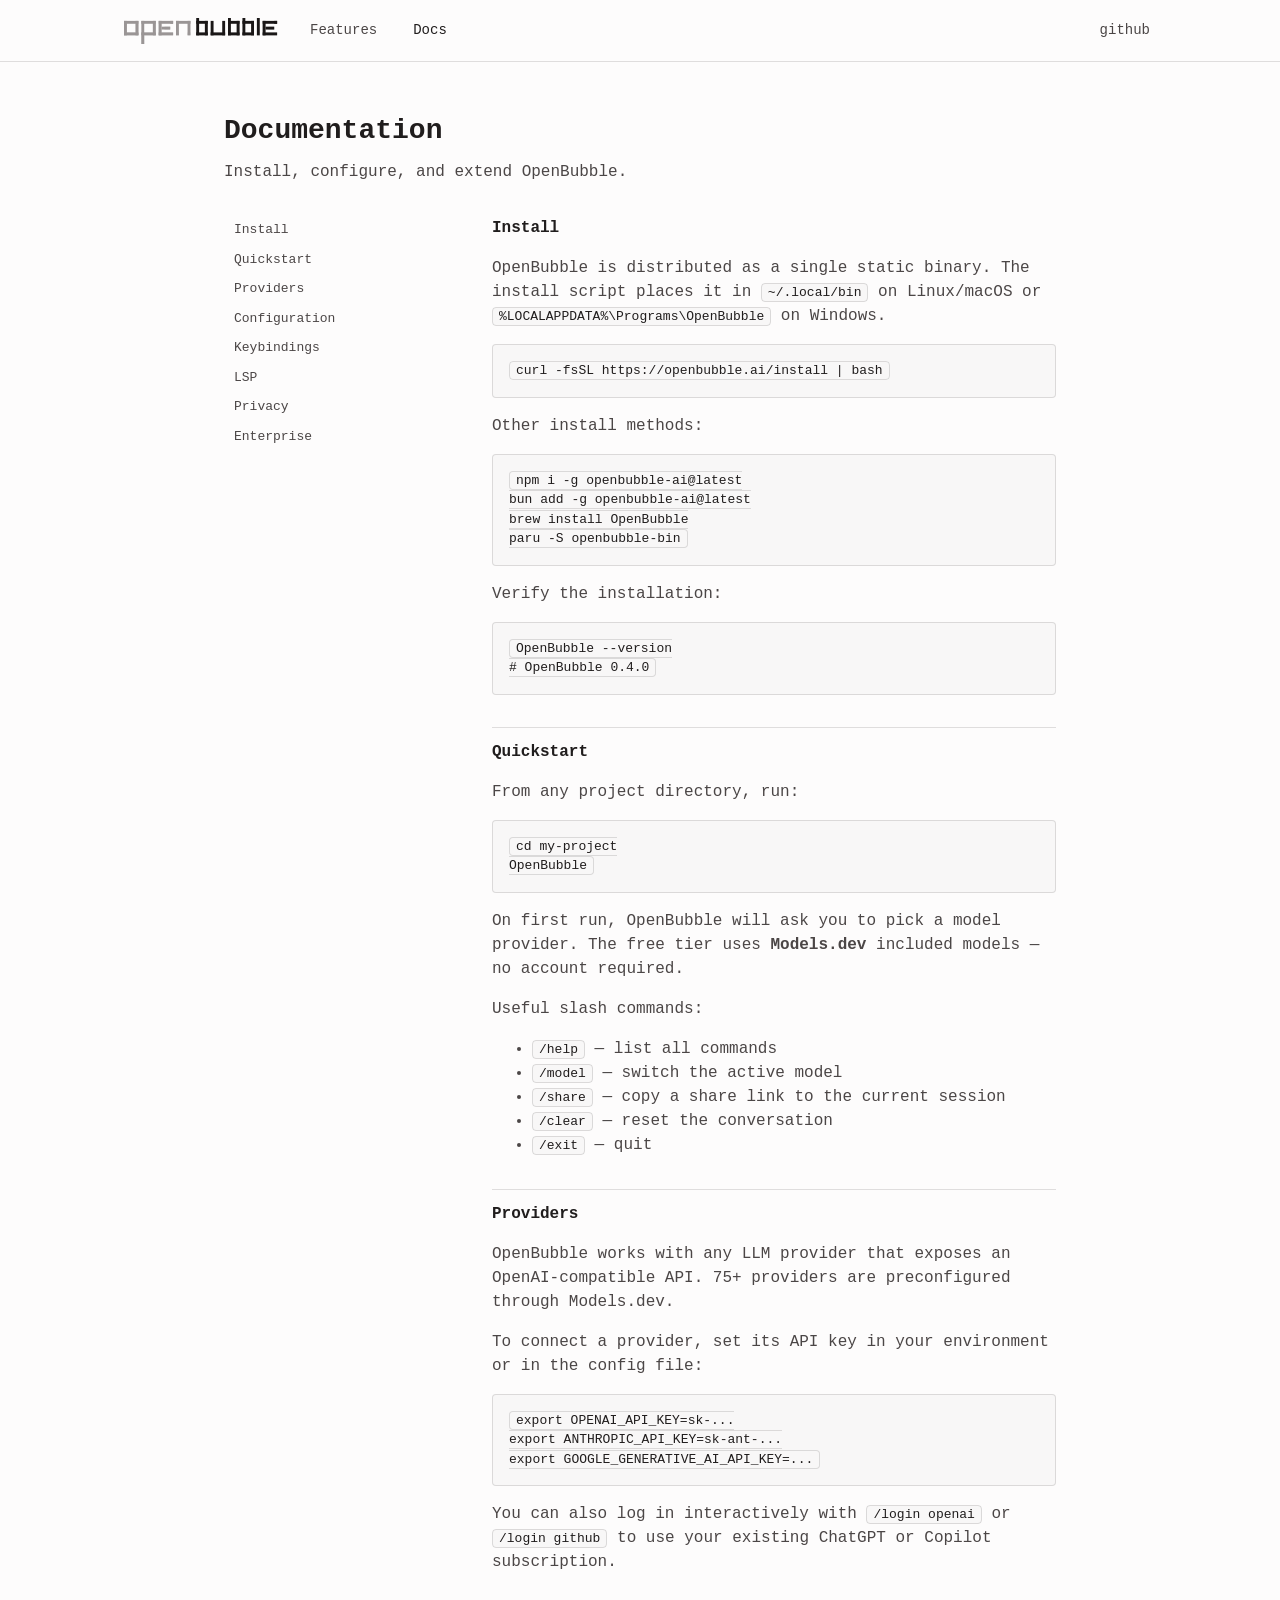
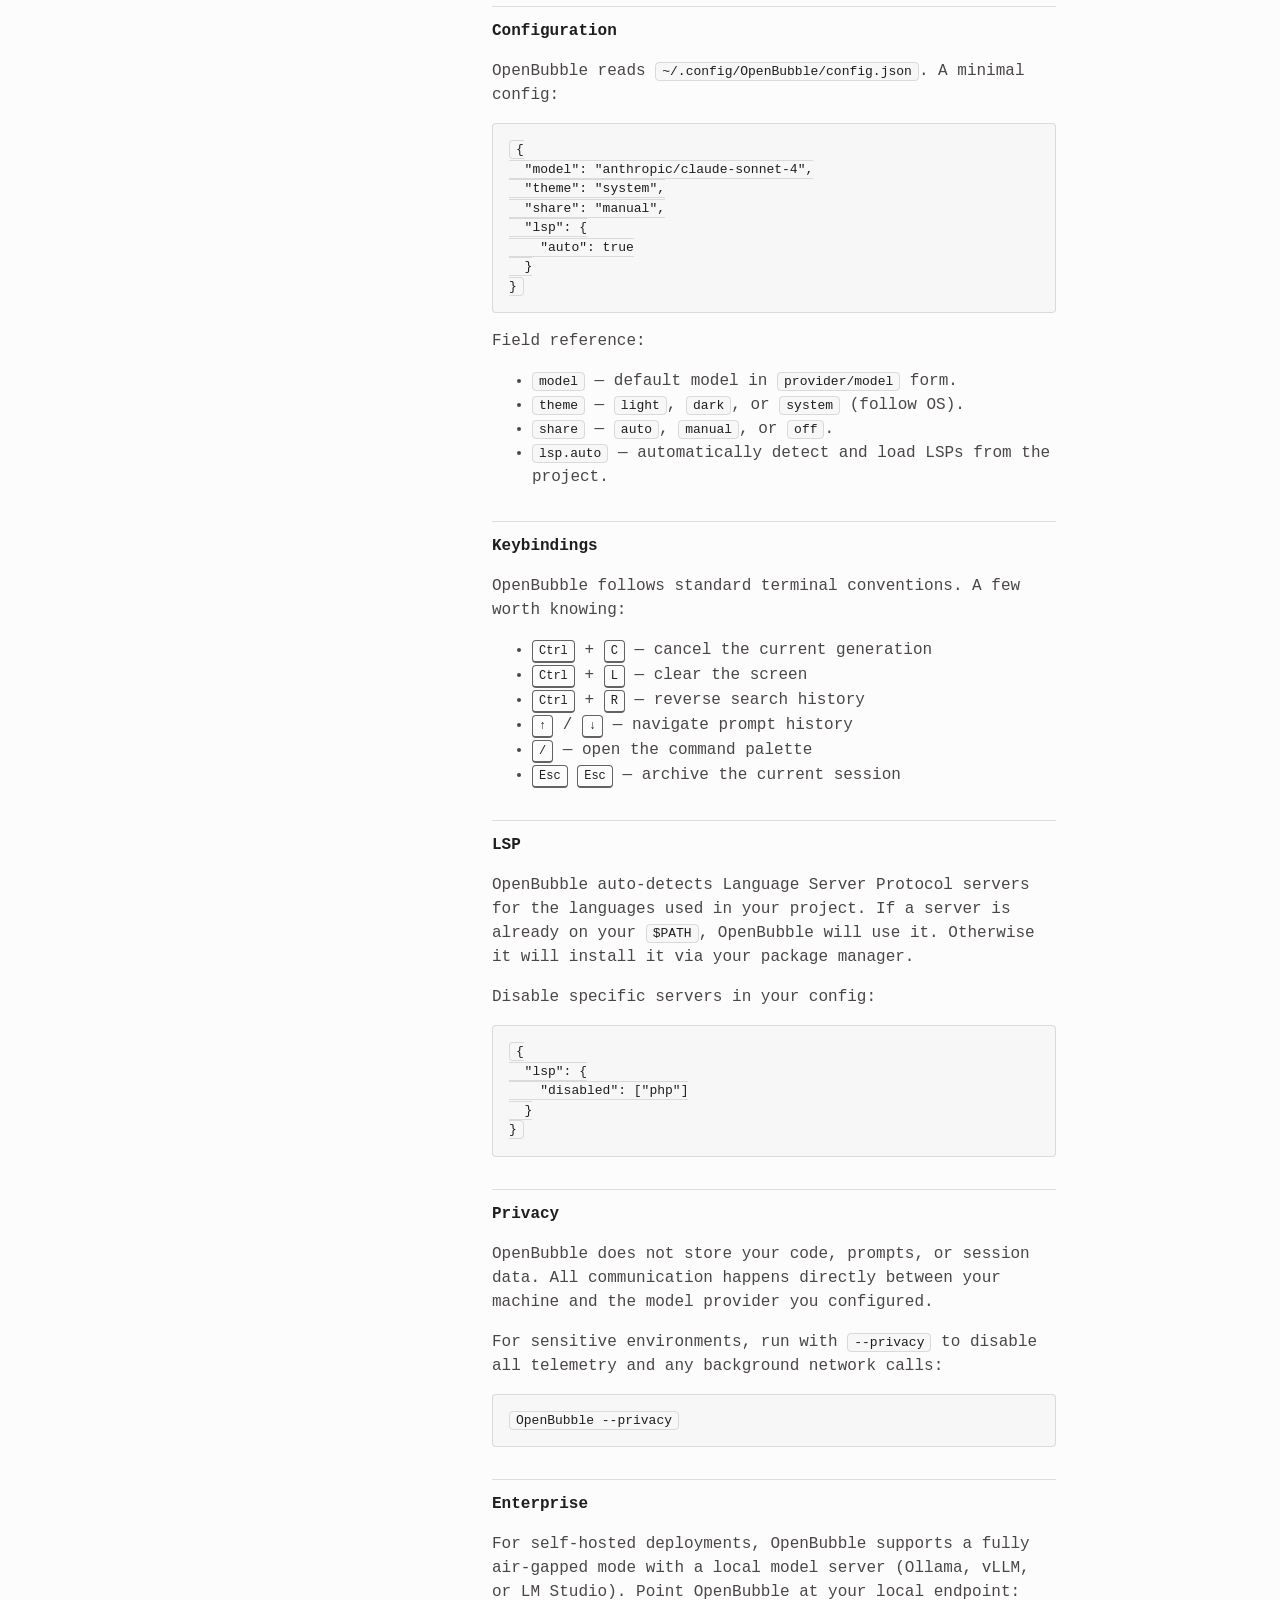
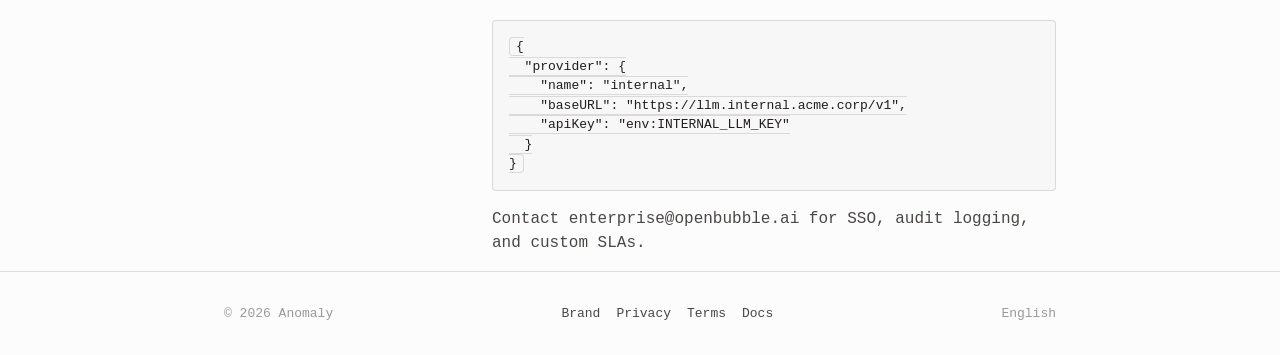
==== pages/docs.html @ b95513b0 "Initial commit: OpenBubble website" ====
<!DOCTYPE html>
<html lang="en">
<head>
<meta charset="UTF-8" />
<meta name="viewport" content="width=device-width, initial-scale=1.0" />
<meta name="color-scheme" content="light dark" />
<title>Documentation — OpenBubble</title>
<meta name="description" content="OpenBubble documentation — install, configure, and extend the open source AI coding agent." />
<link rel="icon" type="image/svg+xml" href="../assets/favicon.svg" />
<link rel="stylesheet" href="../css/style.css" />
</head>
<body>

<header class="nav">
  <div class="nav-inner">
    <div class="nav-left">
      <a href="../index.html" class="brand">
        <span class="brand-mark">
          <picture>
            <source srcset="../assets/logo-dark.svg" media="(prefers-color-scheme: dark)" />
            <img src="../assets/logo-light.svg" alt="OpenBubble" width="156" height="28" />
          </picture>
        </span>
      </a>
      <a class="nav-link" href="../index.html#features">Features</a>
      <a class="nav-link is-active" href="docs.html">Docs</a>
    </div>
    <div class="nav-right">
      <a class="nav-link" href="https://github.com">github</a>
    </div>
  </div>
</header>

<main class="container">
  <section style="padding-top: var(--space-7); padding-bottom: var(--space-6);">
    <h1 style="font-size:28px;font-weight:700;margin:0 0 var(--space-2);">Documentation</h1>
    <p style="color:var(--ink-2);margin:0;">Install, configure, and extend OpenBubble.</p>
  </section>

  <section class="docs">
    <nav class="docs-toc" aria-label="On this page">
      <a href="#install">Install</a>
      <a href="#quickstart">Quickstart</a>
      <a href="#providers">Providers</a>
      <a href="#config">Configuration</a>
      <a href="#keybindings">Keybindings</a>
      <a href="#lsp">LSP</a>
      <a href="#privacy">Privacy</a>
      <a href="#enterprise">Enterprise</a>
    </nav>

    <article class="docs-content">

      <h2 id="install">Install</h2>
      <p>OpenBubble is distributed as a single static binary. The install script places it in <code>~/.local/bin</code> on Linux/macOS or <code>%LOCALAPPDATA%\Programs\OpenBubble</code> on Windows.</p>
      <pre><code>curl -fsSL https://openbubble.ai/install | bash</code></pre>
      <p>Other install methods:</p>
      <pre><code>npm i -g openbubble-ai@latest
bun add -g openbubble-ai@latest
brew install OpenBubble
paru -S openbubble-bin</code></pre>
      <p>Verify the installation:</p>
      <pre><code>OpenBubble --version
# OpenBubble 0.4.0</code></pre>

      <h2 id="quickstart">Quickstart</h2>
      <p>From any project directory, run:</p>
      <pre><code>cd my-project
OpenBubble</code></pre>
      <p>On first run, OpenBubble will ask you to pick a model provider. The free tier uses <strong>Models.dev</strong> included models — no account required.</p>
      <p>Useful slash commands:</p>
      <ul>
        <li><code>/help</code> — list all commands</li>
        <li><code>/model</code> — switch the active model</li>
        <li><code>/share</code> — copy a share link to the current session</li>
        <li><code>/clear</code> — reset the conversation</li>
        <li><code>/exit</code> — quit</li>
      </ul>

      <h2 id="providers">Providers</h2>
      <p>OpenBubble works with any LLM provider that exposes an OpenAI-compatible API. 75+ providers are preconfigured through <a href="https://models.dev">Models.dev</a>.</p>
      <p>To connect a provider, set its API key in your environment or in the config file:</p>
      <pre><code>export OPENAI_API_KEY=sk-...
export ANTHROPIC_API_KEY=sk-ant-...
export GOOGLE_GENERATIVE_AI_API_KEY=...</code></pre>
      <p>You can also log in interactively with <code>/login openai</code> or <code>/login github</code> to use your existing ChatGPT or Copilot subscription.</p>

      <h2 id="config">Configuration</h2>
      <p>OpenBubble reads <code>~/.config/OpenBubble/config.json</code>. A minimal config:</p>
      <pre><code>{
  "model": "anthropic/claude-sonnet-4",
  "theme": "system",
  "share": "manual",
  "lsp": {
    "auto": true
  }
}</code></pre>
      <p>Field reference:</p>
      <ul>
        <li><code>model</code> — default model in <code>provider/model</code> form.</li>
        <li><code>theme</code> — <code>light</code>, <code>dark</code>, or <code>system</code> (follow OS).</li>
        <li><code>share</code> — <code>auto</code>, <code>manual</code>, or <code>off</code>.</li>
        <li><code>lsp.auto</code> — automatically detect and load LSPs from the project.</li>
      </ul>

      <h2 id="keybindings">Keybindings</h2>
      <p>OpenBubble follows standard terminal conventions. A few worth knowing:</p>
      <ul>
        <li><span class="kbd">Ctrl</span> + <span class="kbd">C</span> — cancel the current generation</li>
        <li><span class="kbd">Ctrl</span> + <span class="kbd">L</span> — clear the screen</li>
        <li><span class="kbd">Ctrl</span> + <span class="kbd">R</span> — reverse search history</li>
        <li><span class="kbd">↑</span> / <span class="kbd">↓</span> — navigate prompt history</li>
        <li><span class="kbd">/</span> — open the command palette</li>
        <li><span class="kbd">Esc</span> <span class="kbd">Esc</span> — archive the current session</li>
      </ul>

      <h2 id="lsp">LSP</h2>
      <p>OpenBubble auto-detects Language Server Protocol servers for the languages used in your project. If a server is already on your <code>$PATH</code>, OpenBubble will use it. Otherwise it will install it via your package manager.</p>
      <p>Disable specific servers in your config:</p>
      <pre><code>{
  "lsp": {
    "disabled": ["php"]
  }
}</code></pre>

      <h2 id="privacy">Privacy</h2>
      <p>OpenBubble does not store your code, prompts, or session data. All communication happens directly between your machine and the model provider you configured.</p>
      <p>For sensitive environments, run with <code>--privacy</code> to disable all telemetry and any background network calls:</p>
      <pre><code>OpenBubble --privacy</code></pre>

      <h2 id="enterprise">Enterprise</h2>
      <p>For self-hosted deployments, OpenBubble supports a fully air-gapped mode with a local model server (Ollama, vLLM, or LM Studio). Point OpenBubble at your local endpoint:</p>
      <pre><code>{
  "provider": {
    "name": "internal",
    "baseURL": "https://llm.internal.acme.corp/v1",
    "apiKey": "env:INTERNAL_LLM_KEY"
  }
}</code></pre>
      <p>Contact <a href="mailto:enterprise@openbubble.ai">enterprise@openbubble.ai</a> for SSO, audit logging, and custom SLAs.</p>

    </article>
  </section>
</main>

<footer class="footer">
  <div class="container footer-inner">
    <span>© 2026 Anomaly</span>
    <div style="display:flex;gap:var(--space-4);flex-wrap:wrap">
      <a href="#">Brand</a>
      <a href="#">Privacy</a>
      <a href="#">Terms</a>
      <a href="docs.html">Docs</a>
    </div>
    <span>English</span>
  </div>
</footer>

<script src="../js/app.js"></script>
</body>
</html>
---- css/style.css ----
/* =========================================================
   OpenBubble Clone — Minimalist Design System
   Monospace-first, strict palette, flat surfaces
   ========================================================= */

/* ---------- Tokens ---------- */
:root {
  --bg: #fdfcfc;
  --bg-soft: #f8f7f7;
  --ink: #201d1d;
  --ink-2: #4b4646;
  --muted: #9a9898;
  --line: rgba(15, 0, 0, 0.12);
  --line-2: #646262;
  --accent: #007aff;
  --danger: #ff3b30;
  --success: #30d158;
  --warning: #ff9f0a;

  --radius-sm: 4px;
  --radius-md: 6px;

  --space-1: 4px;
  --space-2: 8px;
  --space-3: 12px;
  --space-4: 16px;
  --space-5: 24px;
  --space-6: 32px;
  --space-7: 48px;
  --space-8: 64px;
  --space-9: 96px;

  --maxw: 880px;
  --font-mono: "Berkeley Mono", "JetBrains Mono", "Fira Code", "SF Mono",
    Menlo, Consolas, "Liberation Mono", monospace;

  --t-fast: 120ms ease;
}

[data-theme="dark"] {
  --bg: #201d1d;
  --bg-soft: #2a2626;
  --ink: #fdfcfc;
  --ink-2: #cfcbcb;
  --muted: #9a9898;
  --line: rgba(253, 252, 252, 0.12);
  --line-2: #b7b1b1;
}

/* ---------- Reset ---------- */
* { box-sizing: border-box; }
html, body { margin: 0; padding: 0; }
body {
  background: var(--bg);
  color: var(--ink);
  font-family: var(--font-mono);
  font-size: 16px;
  font-weight: 400;
  line-height: 1.5;
  -webkit-font-smoothing: antialiased;
  text-rendering: optimizeLegibility;
  transition: background var(--t-fast), color var(--t-fast);
}
a { color: inherit; text-decoration: none; }
button { font: inherit; cursor: pointer; }
img, svg, video { max-width: 100%; display: block; }

/* ---------- Layout ---------- */
.container {
  max-width: var(--maxw);
  margin: 0 auto;
  padding: 0 var(--space-5);
}

/* ---------- Nav ---------- */
.nav {
  position: sticky;
  top: 0;
  z-index: 10;
  background: var(--bg);
  border-bottom: 1px solid var(--line);
}
.nav-inner {
  max-width: 1080px;
  margin: 0 auto;
  padding: var(--space-4) var(--space-5);
  display: flex;
  align-items: center;
  justify-content: space-between;
  gap: var(--space-5);
}
.nav-left, .nav-right {
  display: flex;
  align-items: center;
  gap: var(--space-5);
}
.brand {
  display: flex;
  align-items: center;
  gap: var(--space-2);
  font-weight: 700;
  font-size: 16px;
  letter-spacing: -0.01em;
}
.brand-mark { display: inline-flex; }
.nav-link {
  font-weight: 500;
  font-size: 14px;
  color: var(--ink-2);
  padding: 4px 6px;
  border-radius: var(--radius-sm);
  transition: color var(--t-fast);
}
.nav-link:hover { color: var(--ink); }
.nav-link.is-active { color: var(--ink); }

/* ---------- Announcement bar ---------- */
.banner {
  border-bottom: 1px solid var(--line);
  background: var(--bg-soft);
  font-size: 13px;
  color: var(--ink-2);
}
.banner-inner {
  max-width: 1080px;
  margin: 0 auto;
  padding: 10px var(--space-5);
  display: flex;
  align-items: center;
  gap: var(--space-3);
  flex-wrap: wrap;
}
.chip {
  display: inline-block;
  background: var(--ink);
  color: var(--bg);
  border-radius: var(--radius-sm);
  padding: 2px 8px;
  font-size: 12px;
  font-weight: 600;
  letter-spacing: 0.02em;
}
[data-theme="dark"] .chip {
  background: var(--ink);
  color: var(--bg);
}
.banner a { text-decoration: underline; text-underline-offset: 3px; }

/* ---------- Buttons ---------- */
.btn {
  display: inline-flex;
  align-items: center;
  gap: var(--space-2);
  padding: 8px 14px;
  border-radius: var(--radius-sm);
  border: 1px solid var(--ink);
  background: var(--ink);
  color: var(--bg);
  font-weight: 500;
  font-size: 14px;
  transition: opacity var(--t-fast), background var(--t-fast), color var(--t-fast);
}
.btn:hover { opacity: 0.88; }
.btn-ghost {
  background: transparent;
  color: var(--ink);
}
.btn-ghost:hover { background: var(--bg-soft); opacity: 1; }

/* ---------- Hero ---------- */
.hero {
  padding: var(--space-9) 0 var(--space-8);
  text-align: left;
}
.hero h1 {
  font-size: 38px;
  font-weight: 700;
  line-height: 1.2;
  margin: 0 0 var(--space-5);
  letter-spacing: -0.02em;
}
.hero .lede {
  color: var(--ink-2);
  font-size: 16px;
  font-weight: 400;
  max-width: 640px;
  margin: 0 0 var(--space-7);
}
.hero .lede a { text-decoration: underline; text-underline-offset: 3px; }

/* Install command block */
.install {
  border: 1px solid var(--line);
  border-radius: var(--radius-sm);
  overflow: hidden;
  background: var(--bg-soft);
}
.tabs {
  display: flex;
  border-bottom: 1px solid var(--line);
  background: var(--bg);
}
.tab {
  padding: 10px 14px;
  font-size: 13px;
  font-weight: 500;
  color: var(--muted);
  border: none;
  background: transparent;
  border-bottom: 2px solid transparent;
  transition: color var(--t-fast), border-color var(--t-fast);
}
.tab.is-active {
  color: var(--ink);
  border-bottom-color: var(--ink);
}
.tab-panel { display: none; padding: var(--space-4) var(--space-5); }
.tab-panel.is-active { display: flex; align-items: center; justify-content: space-between; gap: var(--space-4); }
.tab-panel pre {
  margin: 0;
  font-family: var(--font-mono);
  font-size: 14px;
  color: var(--ink);
  white-space: pre-wrap;
  word-break: break-all;
}
.copy-btn {
  font-size: 12px;
  padding: 4px 10px;
  border: 1px solid var(--line-2);
  border-radius: var(--radius-sm);
  background: transparent;
  color: var(--ink);
}
.copy-btn:hover { background: var(--bg); }

/* Video / hero visual */
.hero-media {
  margin-top: var(--space-7);
  border: 1px solid var(--line);
  border-radius: var(--radius-sm);
  background: var(--bg-soft);
  aspect-ratio: 16 / 9;
  display: flex;
  align-items: center;
  justify-content: center;
  color: var(--muted);
  font-size: 14px;
}

/* ---------- Sections ---------- */
.section { padding: var(--space-8) 0; border-top: 1px solid var(--line); }
.section:first-of-type { border-top: 0; }
.section h2 {
  font-size: 16px;
  font-weight: 700;
  margin: 0 0 var(--space-5);
  text-transform: none;
}
.section p { margin: 0 0 var(--space-4); color: var(--ink-2); }
.section p strong { color: var(--ink); font-weight: 600; }
.section a { text-decoration: underline; text-underline-offset: 3px; }

/* Feature list */
.features { list-style: none; padding: 0; margin: 0; display: grid; gap: var(--space-4); }
.feature {
  display: grid;
  grid-template-columns: 16px 1fr;
  gap: var(--space-3);
  align-items: baseline;
}
.feature-mark { color: var(--muted); }
.feature-title { color: var(--ink); font-weight: 700; }
.feature-desc { color: var(--ink-2); }

/* Stats */
.stats {
  display: grid;
  grid-template-columns: repeat(3, 1fr);
  gap: var(--space-5);
  border-top: 1px solid var(--line);
  border-bottom: 1px solid var(--line);
  padding: var(--space-6) 0;
  margin: var(--space-5) 0;
}
.stat { display: flex; flex-direction: column; gap: 4px; }
.stat-label { font-size: 12px; color: var(--muted); }
.stat-value { font-size: 24px; font-weight: 700; color: var(--ink); letter-spacing: -0.01em; }

/* FAQ */
.faq { display: grid; gap: 0; }
.faq details {
  border-top: 1px solid var(--line);
  padding: var(--space-4) 0;
}
.faq details:last-child { border-bottom: 1px solid var(--line); }
.faq summary {
  list-style: none;
  cursor: pointer;
  font-weight: 700;
  color: var(--ink);
  display: flex;
  align-items: center;
  justify-content: space-between;
  gap: var(--space-4);
}
.faq summary::-webkit-details-marker { display: none; }
.faq summary::after {
  content: "+";
  color: var(--muted);
  font-weight: 400;
  transition: transform var(--t-fast);
}
.faq details[open] summary::after { content: "−"; }
.faq .answer {
  margin-top: var(--space-3);
  color: var(--ink-2);
  font-size: 15px;
}

/* CTA card */
.cta {
  border: 1px solid var(--line);
  border-radius: var(--radius-sm);
  padding: var(--space-6);
  background: var(--bg-soft);
  display: flex;
  align-items: center;
  justify-content: space-between;
  gap: var(--space-5);
  flex-wrap: wrap;
}
.cta h3 { margin: 0 0 var(--space-2); font-size: 16px; font-weight: 700; }
.cta p { margin: 0; color: var(--ink-2); font-size: 14px; }

/* Waitlist form */
.waitlist {
  border: 1px solid var(--line);
  border-radius: var(--radius-sm);
  padding: var(--space-6);
  background: var(--bg-soft);
}
.waitlist h3 { margin: 0 0 var(--space-2); font-size: 16px; font-weight: 700; }
.waitlist p { margin: 0 0 var(--space-4); color: var(--ink-2); font-size: 14px; }
.field {
  display: flex;
  gap: var(--space-2);
  flex-wrap: wrap;
}
.input {
  flex: 1 1 220px;
  min-width: 0;
  padding: 10px 12px;
  background: var(--bg);
  border: 1px solid var(--line-2);
  border-radius: var(--radius-md);
  color: var(--ink);
  font: inherit;
}
.input:focus { outline: 2px solid var(--accent); outline-offset: 1px; }

/* ---------- Footer ---------- */
.footer {
  border-top: 1px solid var(--line);
  padding: var(--space-6) 0;
  color: var(--muted);
  font-size: 13px;
}
.footer-inner {
  display: flex;
  flex-wrap: wrap;
  gap: var(--space-4);
  align-items: center;
  justify-content: space-between;
}
.footer a { color: var(--ink-2); }
.footer a:hover { color: var(--ink); }

/* ---------- Download cards (Home = download) ---------- */
.dl-grid {
  display: grid;
  grid-template-columns: repeat(3, 1fr);
  gap: var(--space-4);
}
.dl-card {
  border: 1px solid var(--line);
  border-radius: var(--radius-sm);
  padding: var(--space-5);
  background: var(--bg);
  display: flex;
  flex-direction: column;
  gap: var(--space-3);
}
.dl-card h3 { margin: 0; font-size: 16px; font-weight: 700; }
.dl-card p { margin: 0; color: var(--ink-2); font-size: 14px; }
.dl-meta { color: var(--muted); font-size: 12px; }
.dl-card .btn { align-self: flex-start; margin-top: auto; }

/* ---------- Docs ---------- */
.docs {
  display: grid;
  grid-template-columns: 220px 1fr;
  gap: var(--space-7);
  align-items: start;
}
.docs-toc {
  position: sticky;
  top: 80px;
  display: flex;
  flex-direction: column;
  gap: 2px;
  font-size: 13px;
}
.docs-toc a {
  color: var(--ink-2);
  padding: 4px 8px;
  border-left: 2px solid transparent;
}
.docs-toc a:hover, .docs-toc a.is-active {
  color: var(--ink);
  border-left-color: var(--ink);
}
.docs-content h1 {
  font-size: 28px;
  font-weight: 700;
  margin: 0 0 var(--space-5);
}
.docs-content h2 {
  font-size: 16px;
  font-weight: 700;
  margin: var(--space-6) 0 var(--space-3);
  padding-top: var(--space-3);
  border-top: 1px solid var(--line);
}
.docs-content h2:first-of-type { border-top: 0; padding-top: 0; margin-top: 0; }
.docs-content p, .docs-content li { color: var(--ink-2); }
.docs-content code {
  background: var(--bg-soft);
  border: 1px solid var(--line);
  padding: 1px 6px;
  border-radius: var(--radius-sm);
  font-size: 13px;
  color: var(--ink);
}
.docs-content pre {
  background: var(--bg-soft);
  border: 1px solid var(--line);
  border-radius: var(--radius-sm);
  padding: var(--space-4);
  overflow-x: auto;
  font-size: 13px;
  color: var(--ink);
}
.kbd {
  display: inline-block;
  padding: 1px 6px;
  border: 1px solid var(--line-2);
  border-bottom-width: 2px;
  border-radius: var(--radius-sm);
  font-size: 12px;
  color: var(--ink);
  background: var(--bg);
}

/* ---------- Responsive ---------- */
@media (max-width: 720px) {
  .hero { padding: var(--space-7) 0; }
  .hero h1 { font-size: 28px; }
  .stats { grid-template-columns: 1fr; gap: var(--space-4); }
  .dl-grid { grid-template-columns: 1fr; }
  .docs { grid-template-columns: 1fr; }
  .docs-toc { position: static; flex-direction: row; flex-wrap: wrap; }
  .docs-toc a { border-left: 0; border-bottom: 2px solid transparent; }
  .docs-toc a.is-active { border-left: 0; border-bottom-color: var(--ink); }
  .nav-inner { gap: var(--space-3); }
  .nav-link { font-size: 13px; }
  .nav-left .nav-link:not(.brand):not(:first-of-type) { display: none; }
}
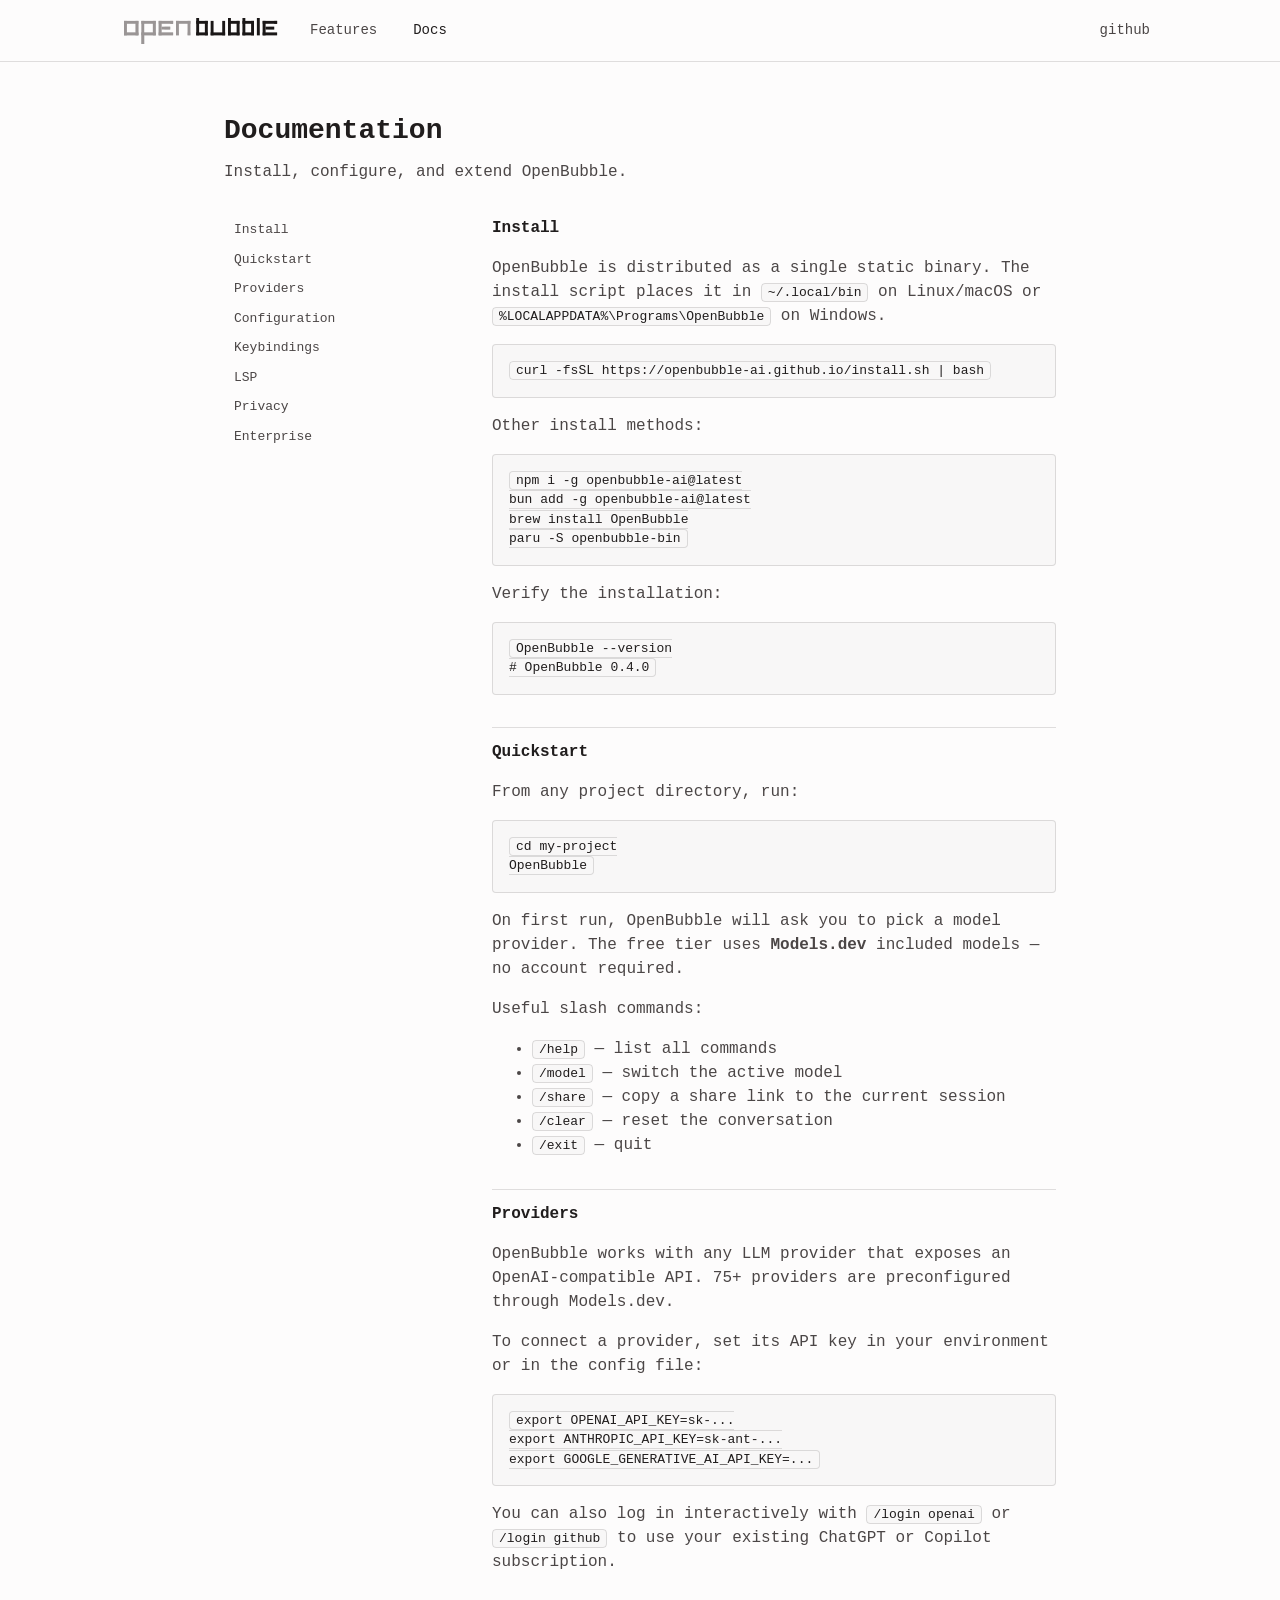
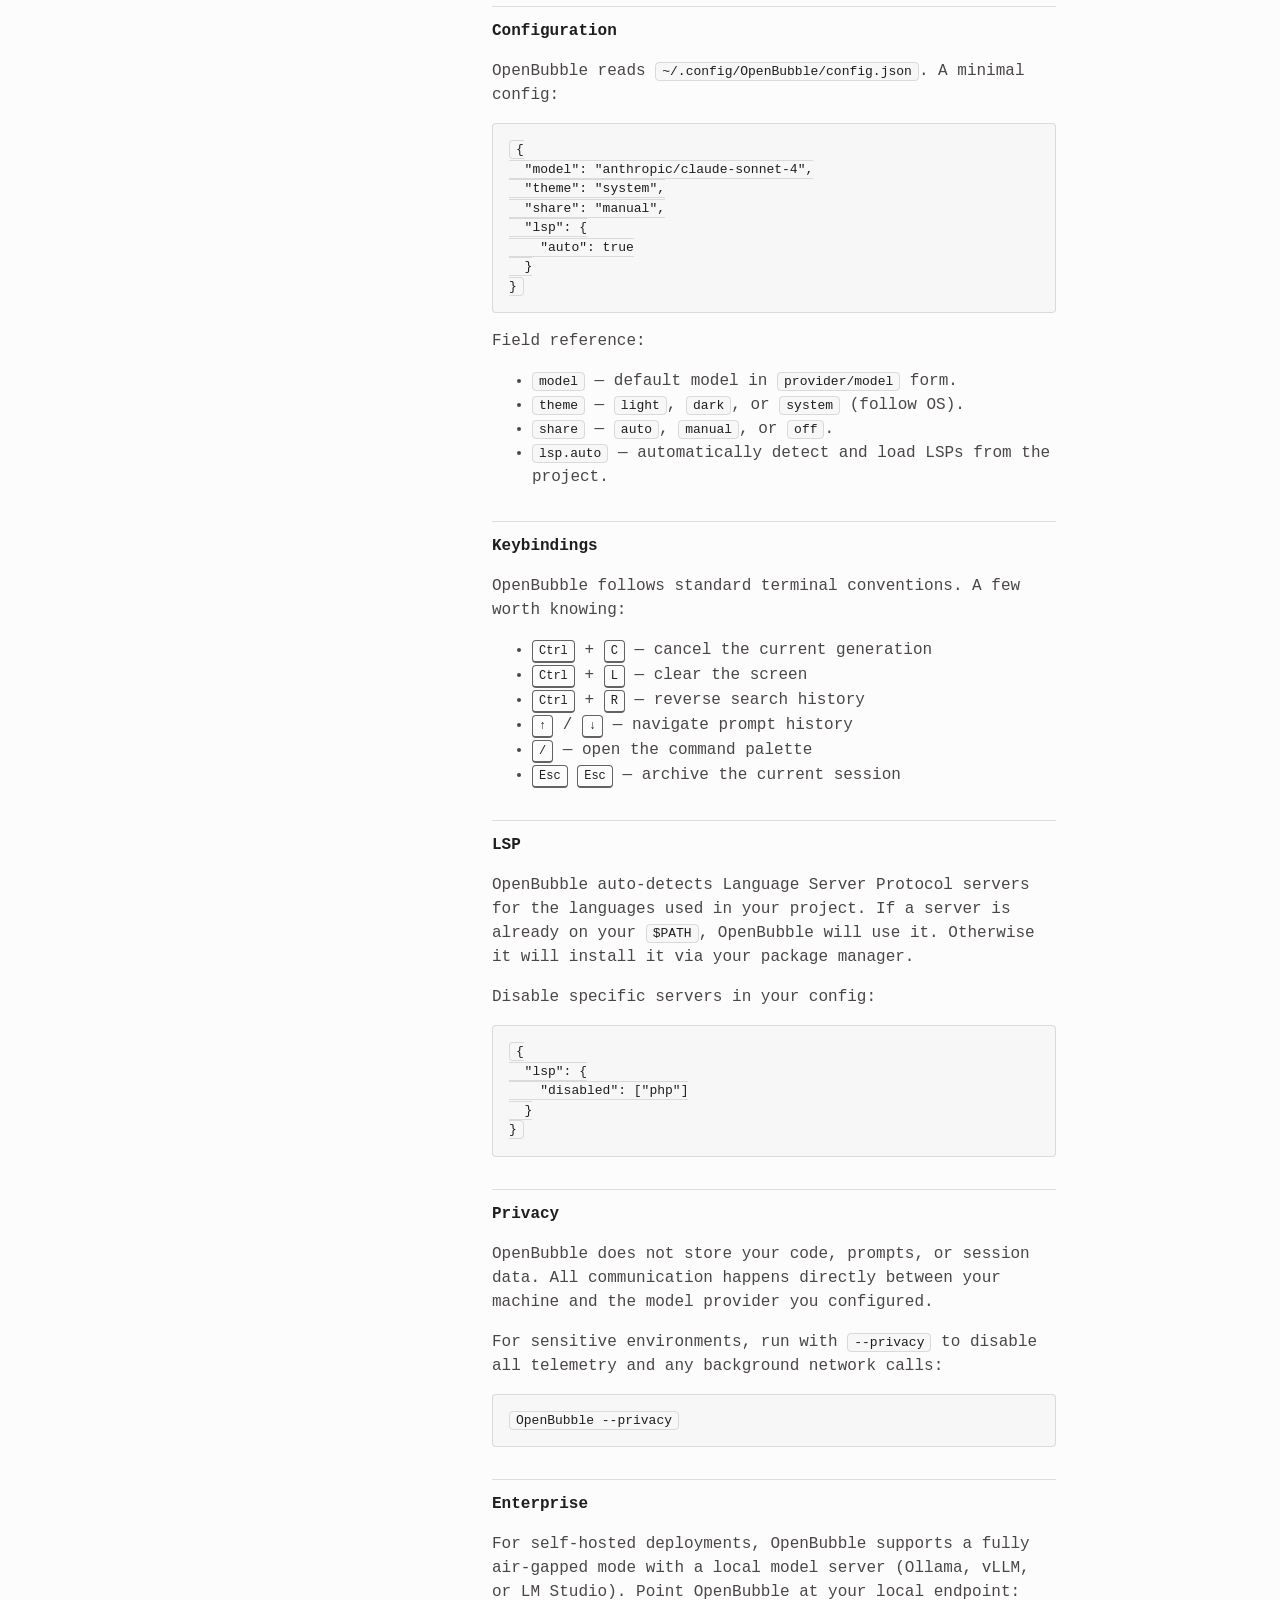
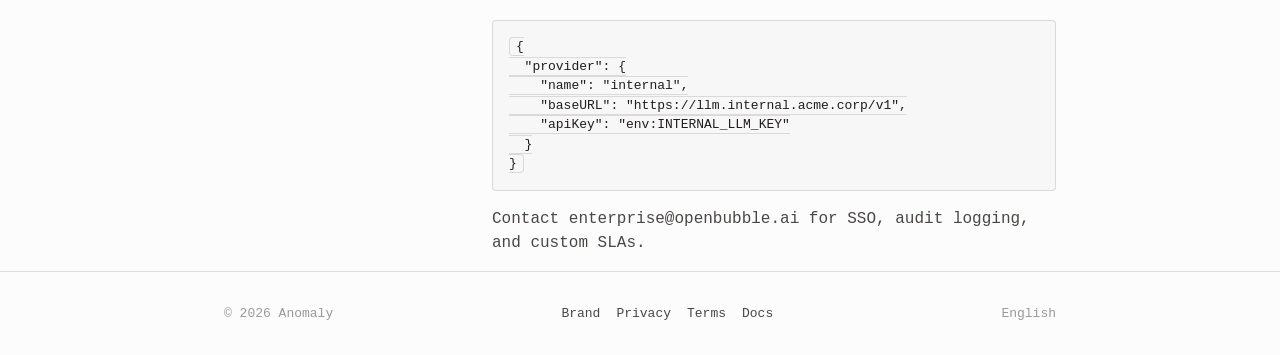
==== commit 99710534: "Fix site links and install URL for GitHub Pages Point the GitHub nav link at the openbubble repo, up" ====
--- a/pages/docs.html
+++ b/pages/docs.html
@@ -53,7 +53,7 @@
 
       <h2 id="install">Install</h2>
       <p>OpenBubble is distributed as a single static binary. The install script places it in <code>~/.local/bin</code> on Linux/macOS or <code>%LOCALAPPDATA%\Programs\OpenBubble</code> on Windows.</p>
-      <pre><code>curl -fsSL https://openbubble.ai/install | bash</code></pre>
+      <pre><code>curl -fsSL https://openbubble-ai.github.io/install.sh | bash</code></pre>
       <p>Other install methods:</p>
       <pre><code>npm i -g openbubble-ai@latest
 bun add -g openbubble-ai@latest
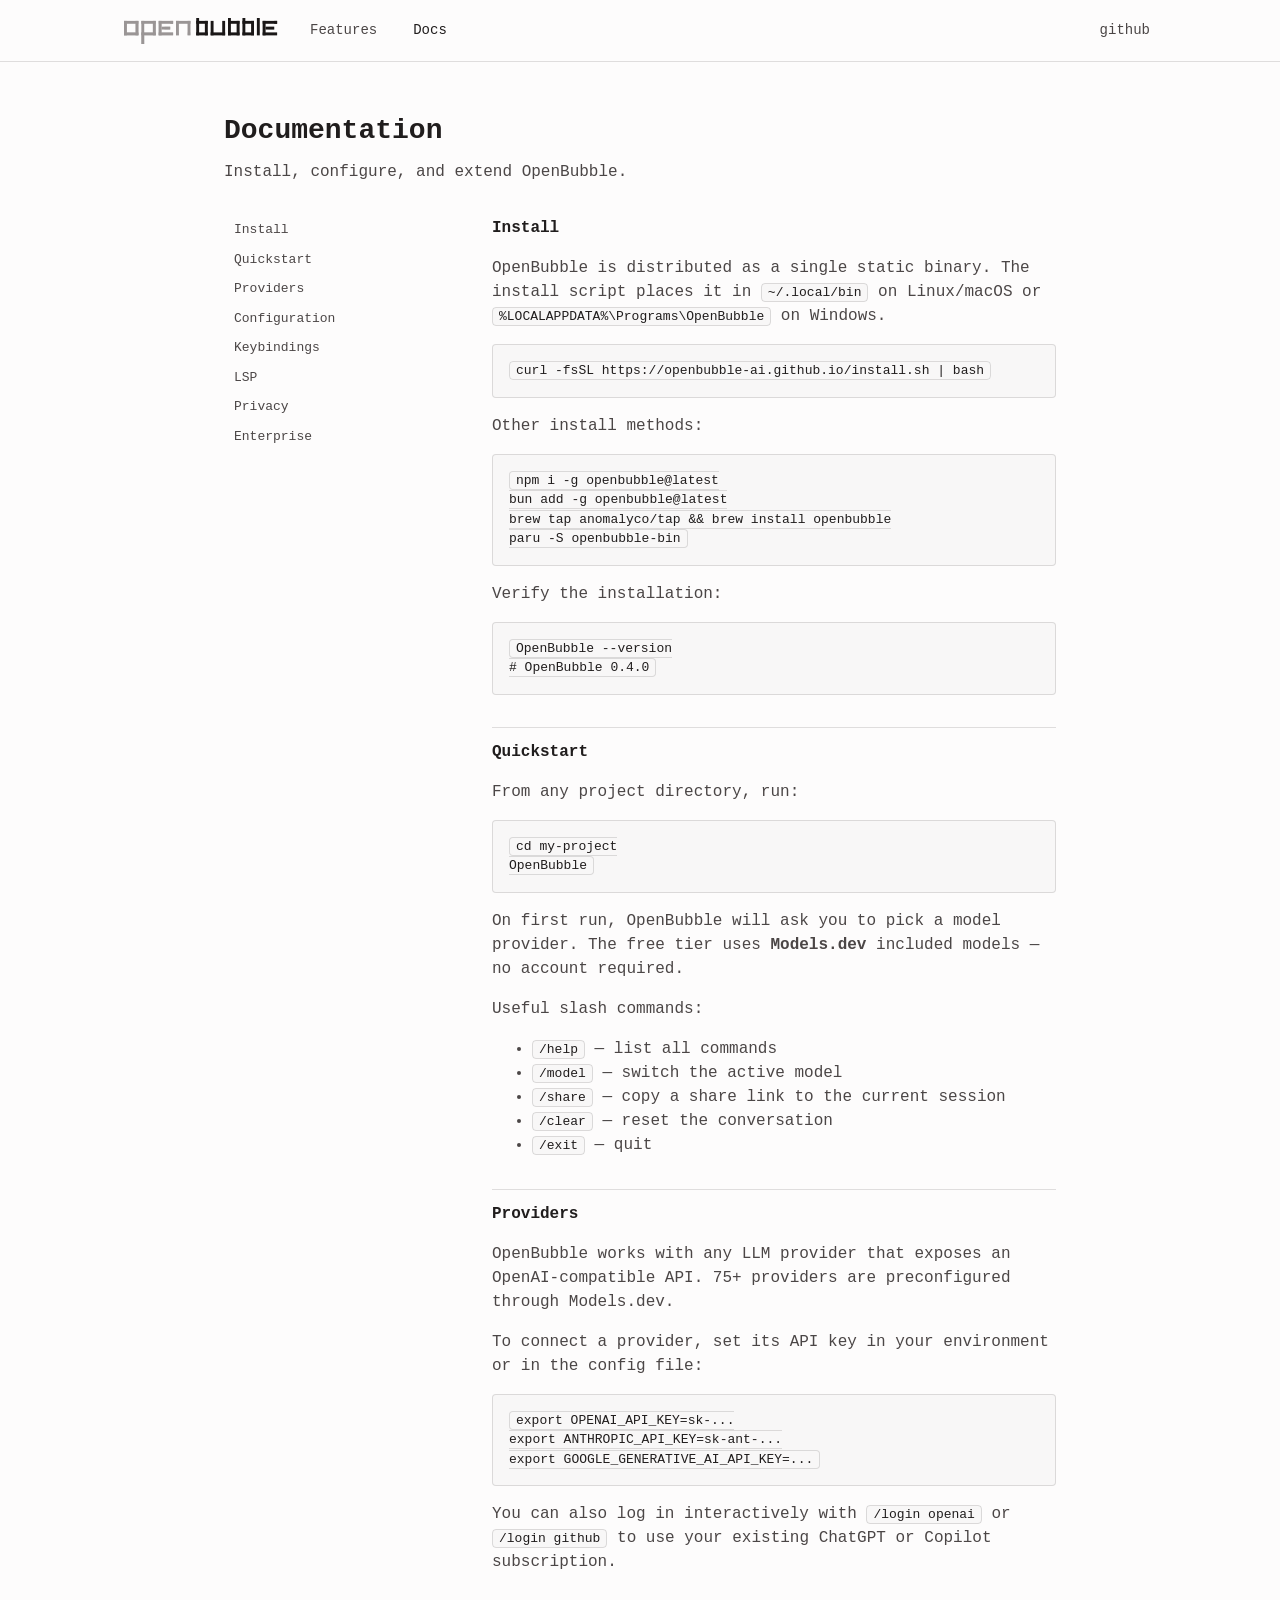
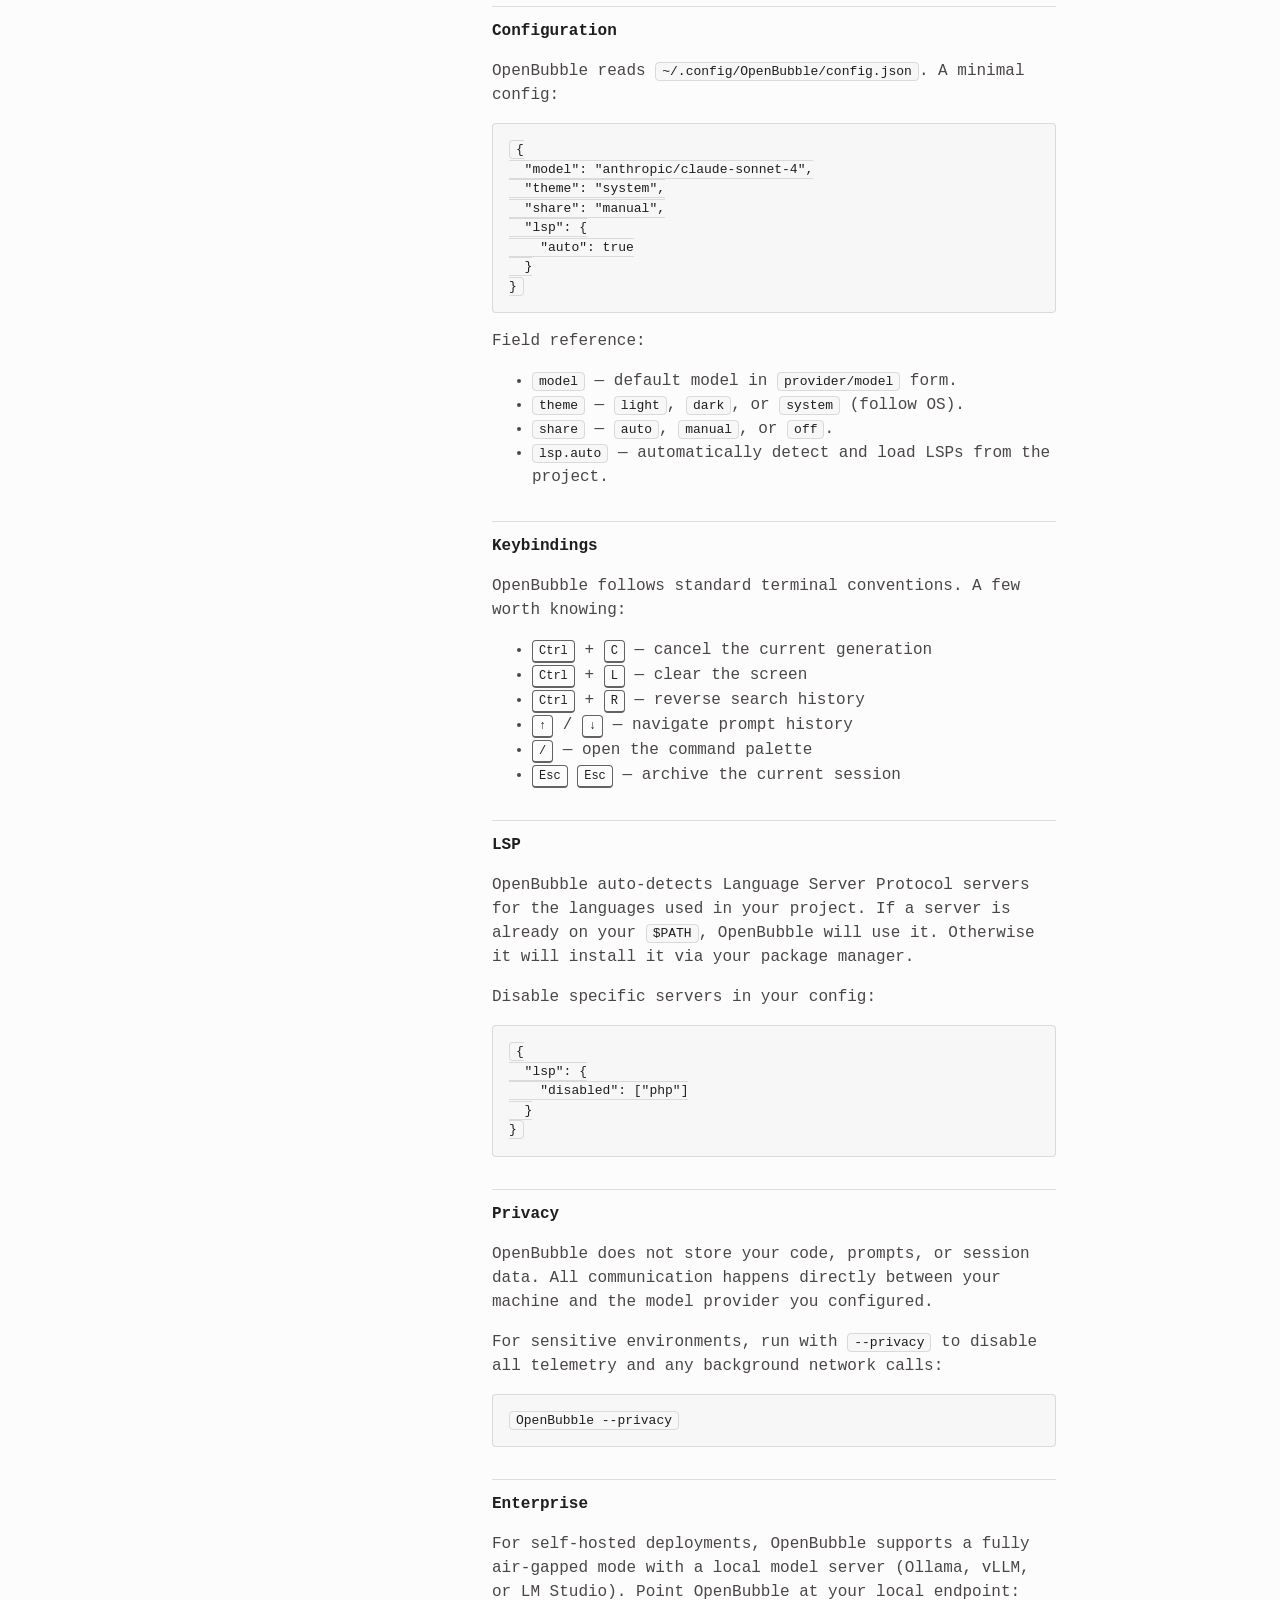
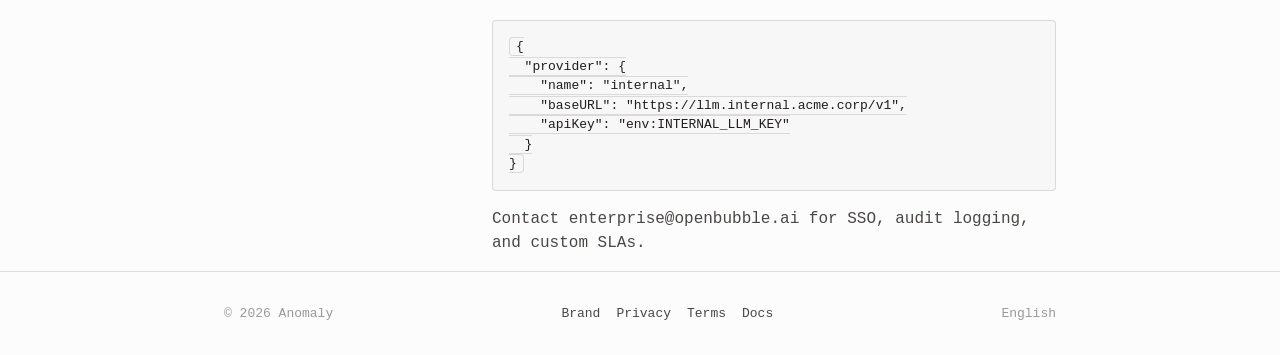
==== commit c767ae9c: "Update Homebrew install instructions" ====
--- a/pages/docs.html
+++ b/pages/docs.html
@@ -55,9 +55,9 @@
       <p>OpenBubble is distributed as a single static binary. The install script places it in <code>~/.local/bin</code> on Linux/macOS or <code>%LOCALAPPDATA%\Programs\OpenBubble</code> on Windows.</p>
       <pre><code>curl -fsSL https://openbubble-ai.github.io/install.sh | bash</code></pre>
       <p>Other install methods:</p>
-      <pre><code>npm i -g openbubble-ai@latest
-bun add -g openbubble-ai@latest
-brew install OpenBubble
+      <pre><code>npm i -g openbubble@latest
+bun add -g openbubble@latest
+brew tap anomalyco/tap && brew install openbubble
 paru -S openbubble-bin</code></pre>
       <p>Verify the installation:</p>
       <pre><code>OpenBubble --version
--- a/css/style.css
+++ b/css/style.css
@@ -114,38 +114,6 @@
 .nav-link:hover { color: var(--ink); }
 .nav-link.is-active { color: var(--ink); }
 
-/* ---------- Announcement bar ---------- */
-.banner {
-  border-bottom: 1px solid var(--line);
-  background: var(--bg-soft);
-  font-size: 13px;
-  color: var(--ink-2);
-}
-.banner-inner {
-  max-width: 1080px;
-  margin: 0 auto;
-  padding: 10px var(--space-5);
-  display: flex;
-  align-items: center;
-  gap: var(--space-3);
-  flex-wrap: wrap;
-}
-.chip {
-  display: inline-block;
-  background: var(--ink);
-  color: var(--bg);
-  border-radius: var(--radius-sm);
-  padding: 2px 8px;
-  font-size: 12px;
-  font-weight: 600;
-  letter-spacing: 0.02em;
-}
-[data-theme="dark"] .chip {
-  background: var(--ink);
-  color: var(--bg);
-}
-.banner a { text-decoration: underline; text-underline-offset: 3px; }
-
 /* ---------- Buttons ---------- */
 .btn {
   display: inline-flex;
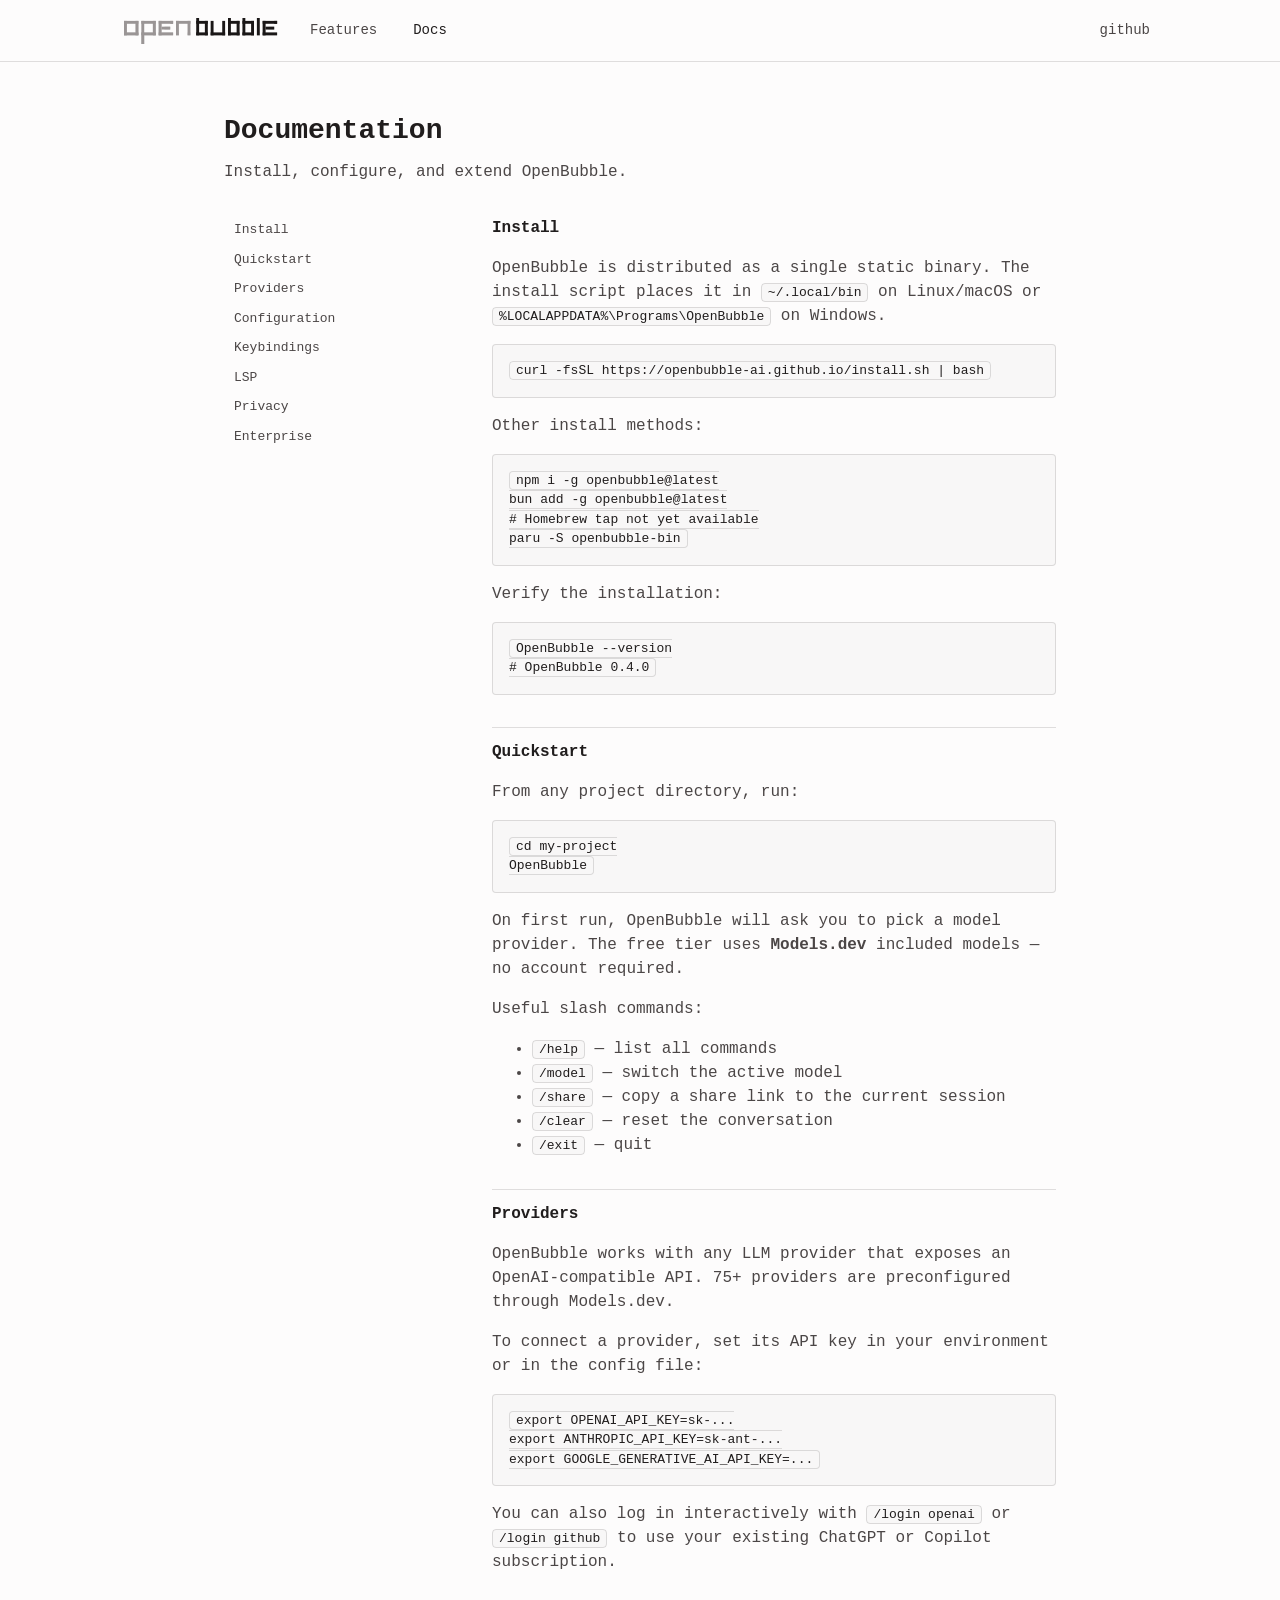
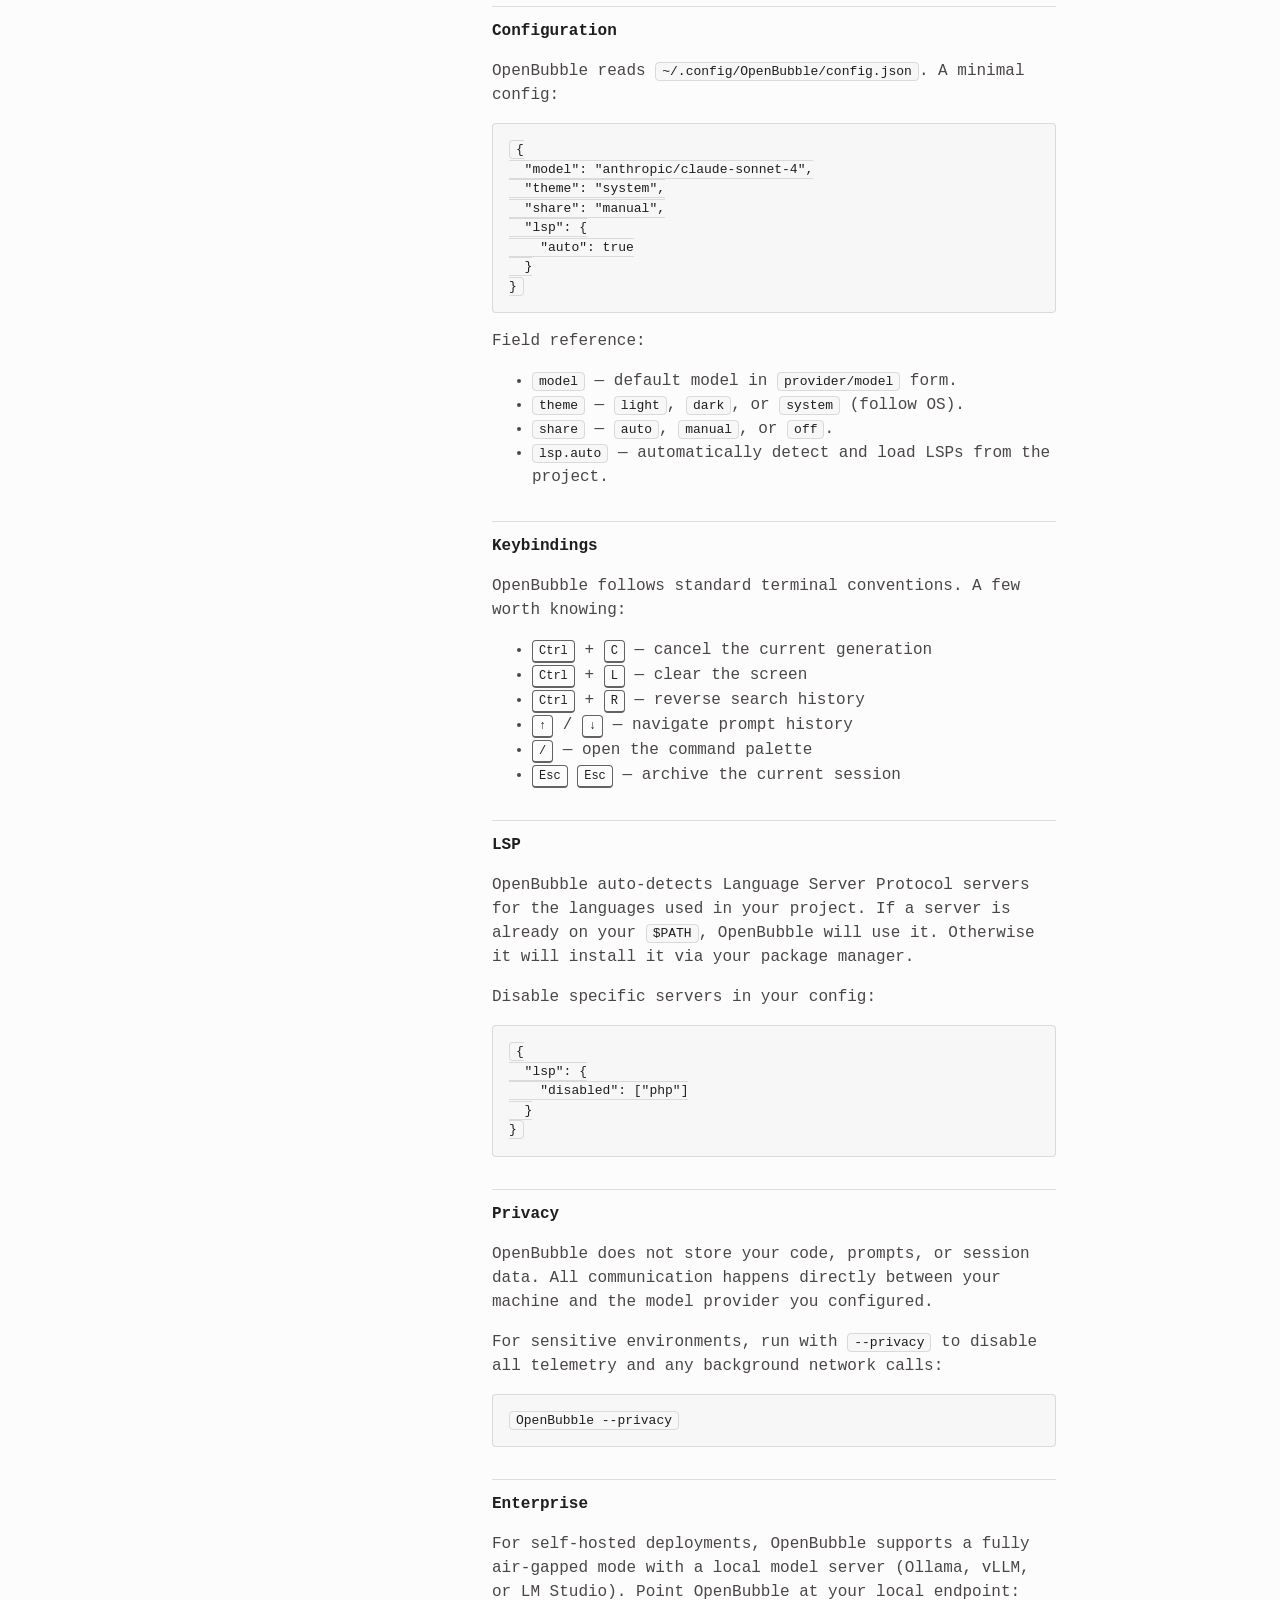
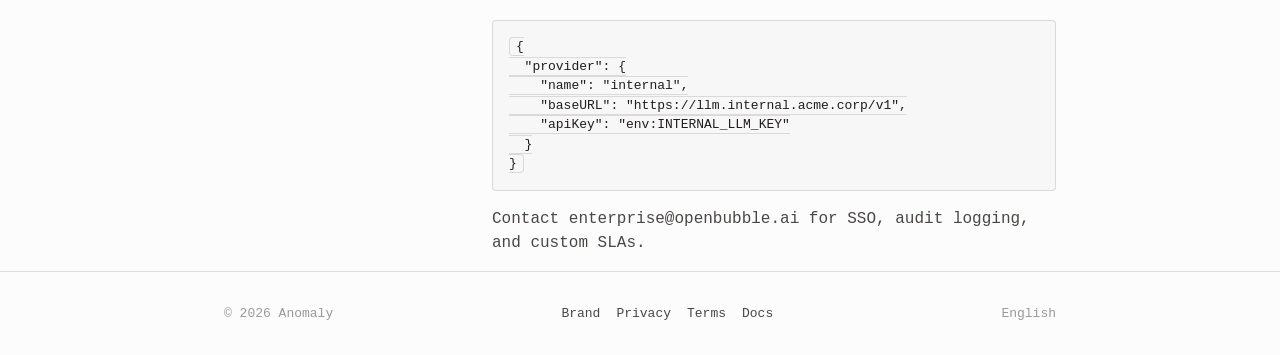
==== commit bdf212ff: "Fix install.sh URL and remove Homebrew tap reference until tap is created" ====
--- a/pages/docs.html
+++ b/pages/docs.html
@@ -57,7 +57,7 @@
       <p>Other install methods:</p>
       <pre><code>npm i -g openbubble@latest
 bun add -g openbubble@latest
-brew tap anomalyco/tap && brew install openbubble
+# Homebrew tap not yet available
 paru -S openbubble-bin</code></pre>
       <p>Verify the installation:</p>
       <pre><code>OpenBubble --version
